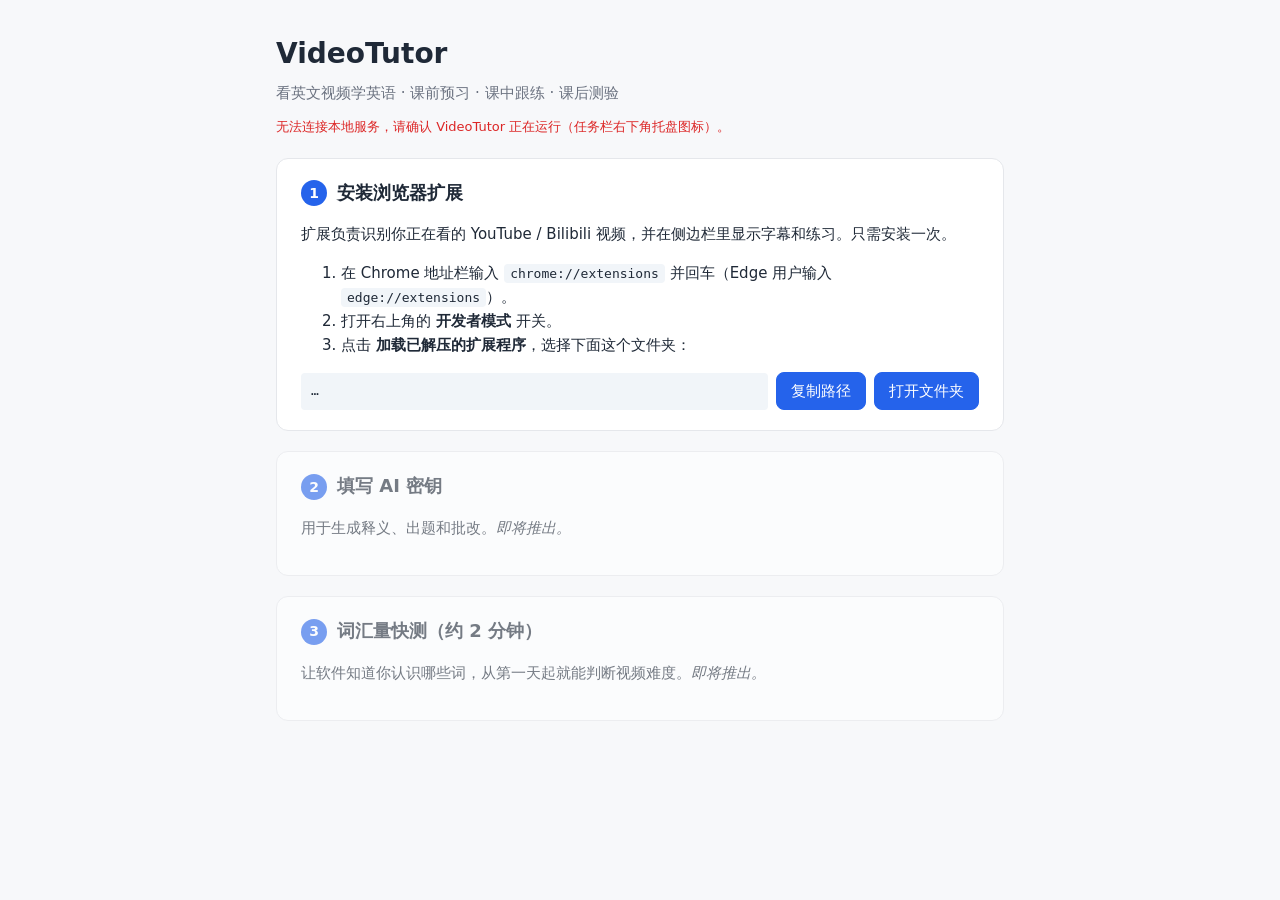
==== backend/videotutor/ui/web/index.html @ 9016b428 "M0：分层骨架、产品信息唯一来源与质量门禁 - product.toml 作为版本、产品名、安装 AppId、端口、协议版本、扩展公钥的唯一来源；   tools/sync_product.py 生成" ====
<!doctype html>
<html lang="zh-CN">
<head>
<meta charset="utf-8">
<meta name="viewport" content="width=device-width, initial-scale=1">
<title>VideoTutor</title>
<link rel="stylesheet" href="style.css">
</head>
<body>
<main>
  <header>
    <h1>VideoTutor</h1>
    <p class="sub">看英文视频学英语 · 课前预习 · 课中跟练 · 课后测验</p>
    <p class="status" id="status">正在连接本地服务…</p>
  </header>

  <section class="step">
    <h2><span class="num">1</span>安装浏览器扩展</h2>
    <p>扩展负责识别你正在看的 YouTube / Bilibili 视频，并在侧边栏里显示字幕和练习。只需安装一次。</p>
    <ol>
      <li>在 Chrome 地址栏输入 <code>chrome://extensions</code> 并回车（Edge 用户输入 <code>edge://extensions</code>）。</li>
      <li>打开右上角的 <b>开发者模式</b> 开关。</li>
      <li>点击 <b>加载已解压的扩展程序</b>，选择下面这个文件夹：</li>
    </ol>
    <div class="path-row">
      <code id="ext-dir">…</code>
      <button id="copy-ext">复制路径</button>
      <button id="open-ext">打开文件夹</button>
    </div>
  </section>

  <section class="step todo">
    <h2><span class="num">2</span>填写 AI 密钥</h2>
    <p>用于生成释义、出题和批改。<em>即将推出。</em></p>
  </section>

  <section class="step todo">
    <h2><span class="num">3</span>词汇量快测（约 2 分钟）</h2>
    <p>让软件知道你认识哪些词，从第一天起就能判断视频难度。<em>即将推出。</em></p>
  </section>

  <footer id="footer"></footer>
</main>
<script src="app.js"></script>
</body>
</html>
---- backend/videotutor/ui/web/style.css ----
:root {
  --bg: #f7f8fa;
  --card: #ffffff;
  --text: #1f2937;
  --muted: #6b7280;
  --accent: #2563eb;
  --border: #e5e7eb;
  --code-bg: #f1f5f9;
}
@media (prefers-color-scheme: dark) {
  :root {
    --bg: #111827;
    --card: #1f2937;
    --text: #f3f4f6;
    --muted: #9ca3af;
    --accent: #60a5fa;
    --border: #374151;
    --code-bg: #0f172a;
  }
}
* { box-sizing: border-box; }
body {
  margin: 0;
  background: var(--bg);
  color: var(--text);
  font: 15px/1.6 "Segoe UI", "Microsoft YaHei", system-ui, sans-serif;
}
main { max-width: 760px; margin: 0 auto; padding: 32px 16px 64px; }
h1 { margin: 0; font-size: 28px; }
.sub { margin: 4px 0 0; color: var(--muted); }
.status { margin: 12px 0 0; font-size: 13px; color: var(--muted); }
.status.ok { color: #16a34a; }
.status.err { color: #dc2626; }
.step {
  background: var(--card);
  border: 1px solid var(--border);
  border-radius: 12px;
  padding: 20px 24px;
  margin-top: 20px;
}
.step.todo { opacity: .6; }
.step h2 { margin: 0 0 8px; font-size: 18px; display: flex; align-items: center; gap: 10px; }
.num {
  display: inline-grid; place-items: center;
  width: 26px; height: 26px; border-radius: 50%;
  background: var(--accent); color: #fff; font-size: 14px;
}
code { background: var(--code-bg); padding: 2px 6px; border-radius: 4px; font-size: 13px; }
.path-row { display: flex; flex-wrap: wrap; gap: 8px; align-items: center; margin-top: 8px; }
.path-row code { flex: 1 1 280px; word-break: break-all; padding: 8px 10px; }
button {
  border: 1px solid var(--accent); background: var(--accent); color: #fff;
  border-radius: 8px; padding: 6px 14px; font: inherit; cursor: pointer;
}
button:hover { filter: brightness(1.1); }
footer { margin-top: 32px; color: var(--muted); font-size: 12px; text-align: center; }
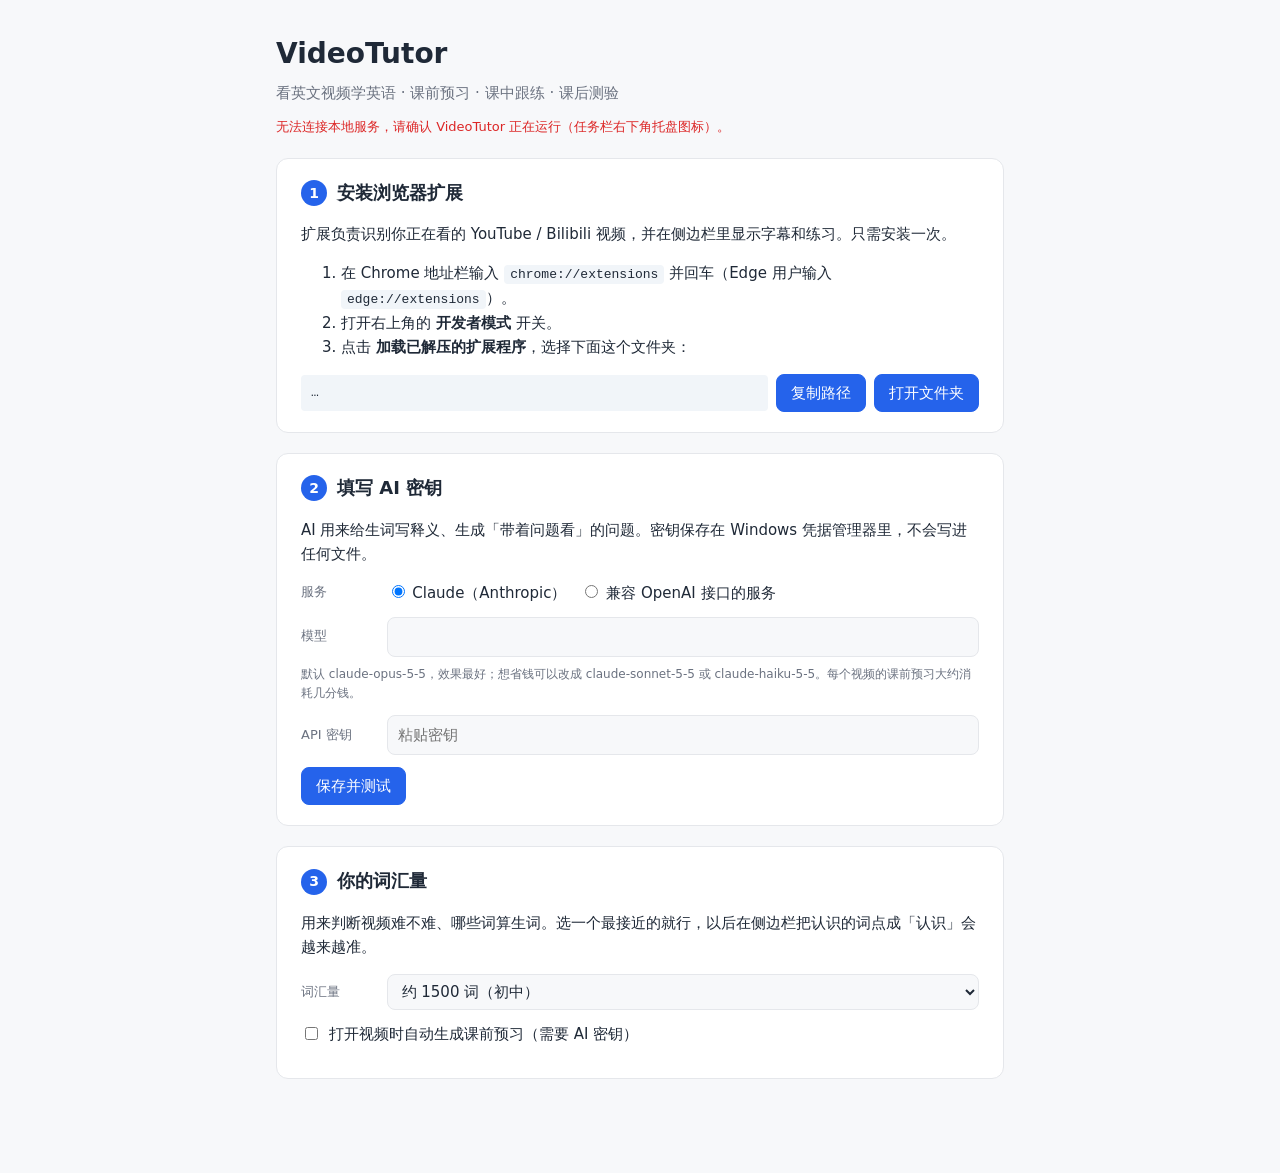
==== commit 78ea9ab6: "M2（界面）：课前卡片、生词高亮与点词标记、AI 密钥与词汇量向导 - 侧边栏：难度徽章与词汇覆盖率；课前卡片（预测提示、3 个带着问题看的问题、   3–5 个预习生词的中英释义与字幕例句，可一键「" ====
--- a/backend/videotutor/ui/web/index.html
+++ b/backend/videotutor/ui/web/index.html
@@ -14,6 +14,11 @@
     <p class="status" id="status">正在连接本地服务…</p>
   </header>
 
+  <section class="step" id="recent-section" hidden>
+    <h2>最近观看</h2>
+    <ul id="recent" class="recent"></ul>
+  </section>
+
   <section class="step">
     <h2><span class="num">1</span>安装浏览器扩展</h2>
     <p>扩展负责识别你正在看的 YouTube / Bilibili 视频，并在侧边栏里显示字幕和练习。只需安装一次。</p>
@@ -29,14 +34,57 @@
     </div>
   </section>
 
-  <section class="step todo">
+  <section class="step">
     <h2><span class="num">2</span>填写 AI 密钥</h2>
-    <p>用于生成释义、出题和批改。<em>即将推出。</em></p>
+    <p>AI 用来给生词写释义、生成「带着问题看」的问题。密钥保存在 Windows 凭据管理器里，不会写进任何文件。</p>
+    <form id="llm-form" class="form">
+      <div class="field">
+        <span class="label">服务</span>
+        <label><input type="radio" name="provider" value="claude" checked> Claude（Anthropic）</label>
+        <label><input type="radio" name="provider" value="openai_compatible"> 兼容 OpenAI 接口的服务</label>
+      </div>
+      <label class="field" id="base-url-field" hidden>
+        <span class="label">接口地址</span>
+        <input id="llm-base-url" type="url" placeholder="https://api.example.com/v1" autocomplete="off">
+      </label>
+      <label class="field">
+        <span class="label">模型</span>
+        <input id="llm-model" type="text" required autocomplete="off">
+      </label>
+      <p class="note" id="model-note">默认 claude-opus-5-5，效果最好；想省钱可以改成 claude-sonnet-5-5 或 claude-haiku-5-5。每个视频的课前预习大约消耗几分钱。</p>
+      <label class="field">
+        <span class="label">API 密钥</span>
+        <input id="llm-key" type="password" autocomplete="off" placeholder="粘贴密钥">
+      </label>
+      <div class="actions">
+        <button type="submit" id="llm-save">保存并测试</button>
+        <button type="button" id="llm-remove" class="secondary" hidden>删除已保存的密钥</button>
+        <span id="llm-result" class="result"></span>
+      </div>
+    </form>
   </section>
 
-  <section class="step todo">
-    <h2><span class="num">3</span>词汇量快测（约 2 分钟）</h2>
-    <p>让软件知道你认识哪些词，从第一天起就能判断视频难度。<em>即将推出。</em></p>
+  <section class="step">
+    <h2><span class="num">3</span>你的词汇量</h2>
+    <p>用来判断视频难不难、哪些词算生词。选一个最接近的就行，以后在侧边栏把认识的词点成「认识」会越来越准。</p>
+    <form id="level-form" class="form">
+      <label class="field">
+        <span class="label">词汇量</span>
+        <select id="vocab-level">
+          <option value="1500">约 1500 词（初中）</option>
+          <option value="3000">约 3000 词（高中）</option>
+          <option value="4500">约 4500 词（大学英语四级）</option>
+          <option value="6000">约 6000 词（六级）</option>
+          <option value="8000">约 8000 词（考研 / 雅思）</option>
+          <option value="12000">约 12000 词（专八 / GRE）</option>
+        </select>
+      </label>
+      <label class="field checkbox">
+        <input id="auto-prewatch" type="checkbox">
+        <span>打开视频时自动生成课前预习（需要 AI 密钥）</span>
+      </label>
+      <span id="level-result" class="result"></span>
+    </form>
   </section>
 
   <footer id="footer"></footer>
--- a/backend/videotutor/ui/web/style.css
+++ b/backend/videotutor/ui/web/style.css
@@ -54,3 +54,27 @@
 }
 button:hover { filter: brightness(1.1); }
 footer { margin-top: 32px; color: var(--muted); font-size: 12px; text-align: center; }
+.recent { list-style: none; margin: 8px 0 0; padding: 0; }
+.recent li { display: flex; flex-direction: column; padding: 8px 0; border-top: 1px solid var(--border); }
+.recent li:first-child { border-top: none; }
+.recent a { color: var(--accent); text-decoration: none; }
+.recent a:hover { text-decoration: underline; }
+.recent .meta { color: var(--muted); font-size: 12px; }
+.form { display: flex; flex-direction: column; gap: 12px; margin-top: 12px; }
+.field { display: flex; flex-wrap: wrap; align-items: center; gap: 8px 14px; }
+.field .label { width: 5.5em; flex: none; color: var(--muted); font-size: 13px; }
+.field input[type="text"], .field input[type="url"], .field input[type="password"], .field select {
+  flex: 1 1 260px; min-width: 0; padding: 7px 10px; border-radius: 8px;
+  border: 1px solid var(--border); background: var(--bg); color: var(--text); font: inherit;
+}
+.field.checkbox { gap: 8px; }
+.note { margin: -4px 0 0; color: var(--muted); font-size: 12px; }
+.actions { display: flex; flex-wrap: wrap; align-items: center; gap: 10px; }
+button.secondary { background: transparent; color: var(--accent); }
+button:disabled { opacity: .6; cursor: progress; }
+.result { font-size: 13px; }
+.result.ok { color: #16a34a; }
+.result.err { color: #dc2626; }
+
+/* The hidden attribute must win over the display rules above. */
+[hidden] { display: none !important; }
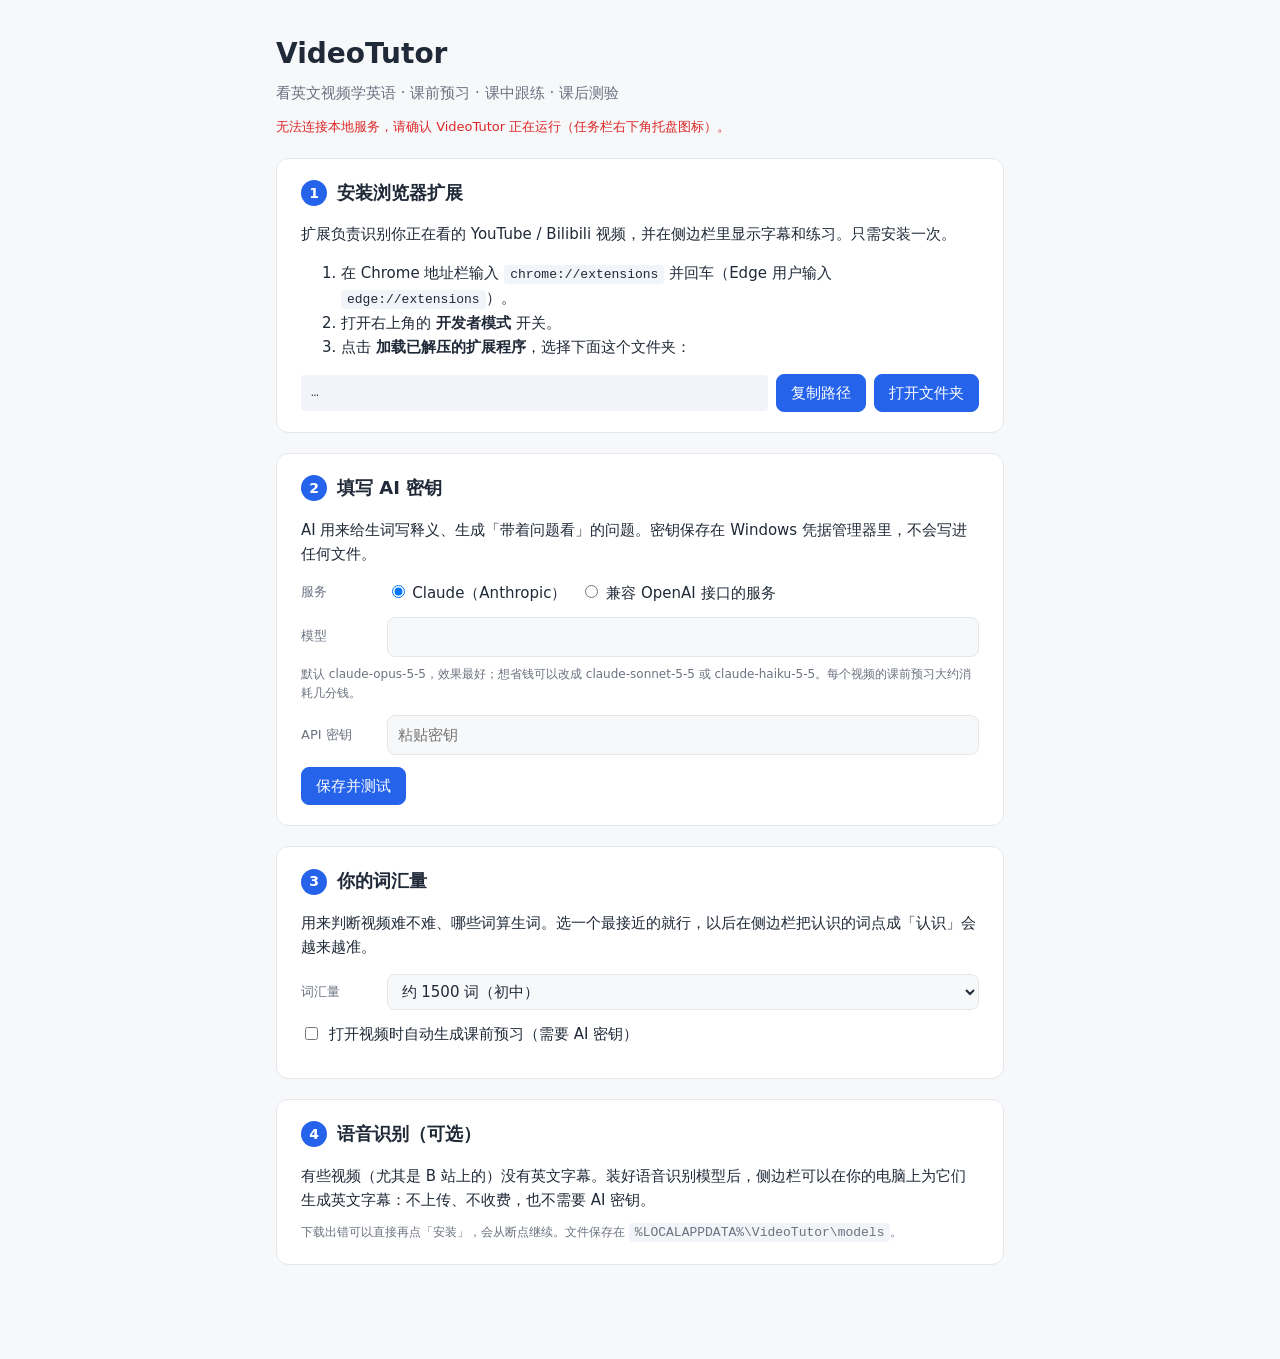
==== commit cf078209: "M4b（界面与打包）：侧边栏「生成英文字幕」、主页安装语音识别组件、识别引擎打包 - 侧边栏：没有英文字幕的 B 站视频显示「生成英文字幕」卡片（未安装时引导去主页），   显示排队 / 下载音频 /" ====
--- a/backend/videotutor/ui/web/index.html
+++ b/backend/videotutor/ui/web/index.html
@@ -13,6 +13,12 @@
     <p class="sub">看英文视频学英语 · 课前预习 · 课中跟练 · 课后测验</p>
     <p class="status" id="status">正在连接本地服务…</p>
   </header>
+
+  <section class="step" id="review-section" hidden>
+    <h2>今日复习</h2>
+    <p id="review-summary"></p>
+    <div class="actions"><a class="button" id="review-start" href="/ui/review.html">开始复习</a></div>
+  </section>
 
   <section class="step" id="recent-section" hidden>
     <h2>最近观看</h2>
@@ -45,8 +51,9 @@
       </div>
       <label class="field" id="base-url-field" hidden>
         <span class="label">接口地址</span>
-        <input id="llm-base-url" type="url" placeholder="https://api.example.com/v1" autocomplete="off">
+        <input id="llm-base-url" type="url" placeholder="https://api.openai.com/v1" autocomplete="off">
       </label>
+      <p class="note" id="base-url-note" hidden>在服务商的 API 文档里找「Base URL」。常见的有：OpenAI <code>https://api.openai.com/v1</code>；DeepSeek <code>https://api.deepseek.com/v1</code>；通义千问 <code>https://dashscope.aliyuncs.com/compatible-mode/v1</code>；Kimi <code>https://api.moonshot.cn/v1</code>；智谱 <code>https://open.bigmodel.cn/api/paas/v4</code>。</p>
       <label class="field">
         <span class="label">模型</span>
         <input id="llm-model" type="text" required autocomplete="off">
@@ -87,6 +94,14 @@
     </form>
   </section>
 
+  <section class="step" id="speech">
+    <h2><span class="num">4</span>语音识别（可选）</h2>
+    <p>有些视频（尤其是 B 站上的）没有英文字幕。装好语音识别模型后，侧边栏可以在你的电脑上为它们生成英文字幕：不上传、不收费，也不需要 AI 密钥。</p>
+    <p id="speech-hw" class="note"></p>
+    <ul id="speech-components" class="components"></ul>
+    <p class="note">下载出错可以直接再点「安装」，会从断点继续。文件保存在 <code>%LOCALAPPDATA%\VideoTutor\models</code>。</p>
+  </section>
+
   <footer id="footer"></footer>
 </main>
 <script src="app.js"></script>
--- a/backend/videotutor/ui/web/style.css
+++ b/backend/videotutor/ui/web/style.css
@@ -78,3 +78,19 @@
 
 /* The hidden attribute must win over the display rules above. */
 [hidden] { display: none !important; }
+
+a.button {
+  display: inline-block; border: 1px solid var(--accent); background: var(--accent); color: #fff;
+  border-radius: 8px; padding: 6px 14px; text-decoration: none;
+}
+
+/* ---- speech recognition components ---- */
+.components { list-style: none; margin: 12px 0; padding: 0; }
+.components li { padding: 10px 0; border-top: 1px solid var(--border); }
+.components li:first-child { border-top: none; }
+.components .head { display: flex; flex-wrap: wrap; align-items: baseline; gap: 4px 10px; }
+.components .size { color: var(--muted); font-size: 13px; }
+.components .badge { font-size: 12px; color: #16a34a; border: 1px solid #16a34a; border-radius: 10px; padding: 0 8px; }
+.components .desc { margin: 2px 0 6px; color: var(--muted); font-size: 13px; }
+.components progress { width: 100%; max-width: 360px; height: 8px; }
+.components .state { font-size: 13px; }
